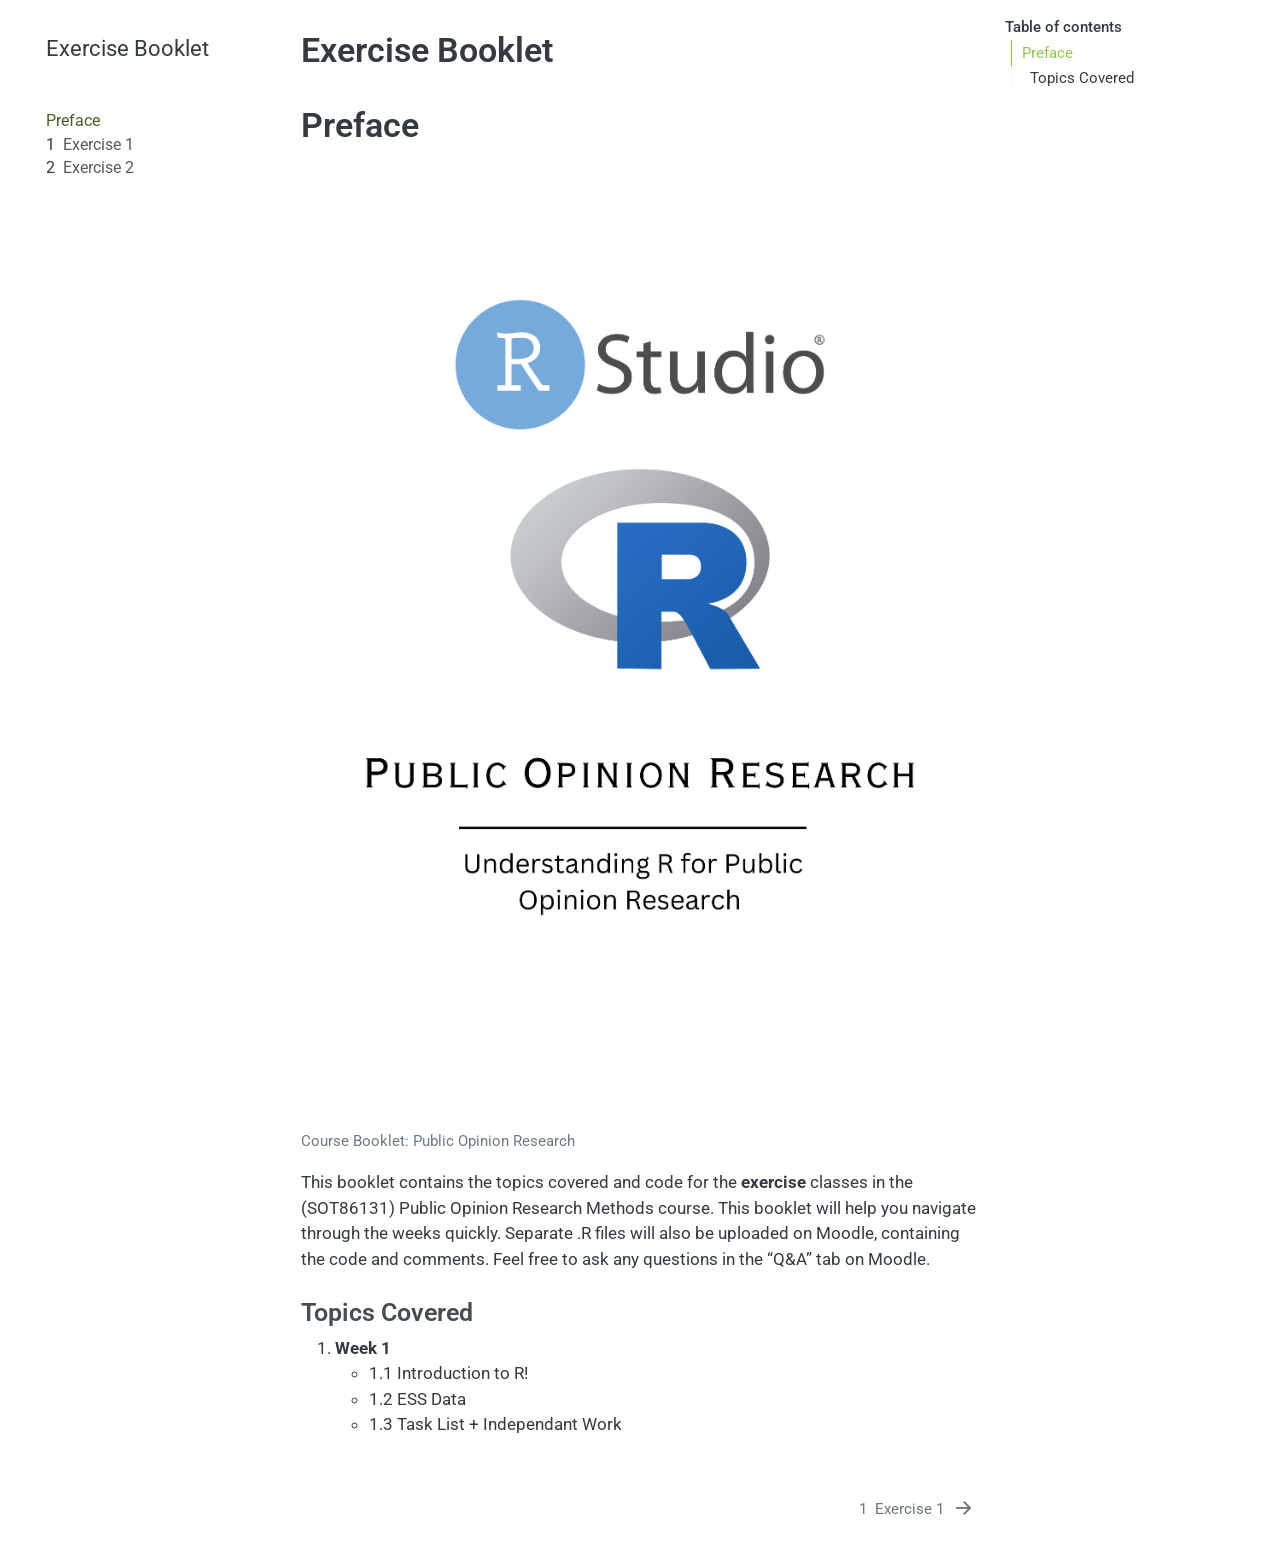
==== PublicOpinionResearch_Exercises/_book/index.html @ 237c7f43 "Adding the POR exercises on Github" ====
<!DOCTYPE html>
<html xmlns="http://www.w3.org/1999/xhtml" lang="en" xml:lang="en"><head>

<meta charset="utf-8">
<meta name="generator" content="quarto-1.8.27">

<meta name="viewport" content="width=device-width, initial-scale=1.0, user-scalable=yes">


<title>Exercise Booklet</title>
<style>
code{white-space: pre-wrap;}
span.smallcaps{font-variant: small-caps;}
div.columns{display: flex; gap: min(4vw, 1.5em);}
div.column{flex: auto; overflow-x: auto;}
div.hanging-indent{margin-left: 1.5em; text-indent: -1.5em;}
ul.task-list{list-style: none;}
ul.task-list li input[type="checkbox"] {
  width: 0.8em;
  margin: 0 0.8em 0.2em -1em; /* quarto-specific, see https://github.com/quarto-dev/quarto-cli/issues/4556 */ 
  vertical-align: middle;
}
</style>


<script src="site_libs/quarto-nav/quarto-nav.js"></script>
<script src="site_libs/quarto-nav/headroom.min.js"></script>
<script src="site_libs/clipboard/clipboard.min.js"></script>
<script src="site_libs/quarto-search/autocomplete.umd.js"></script>
<script src="site_libs/quarto-search/fuse.min.js"></script>
<script src="site_libs/quarto-search/quarto-search.js"></script>
<meta name="quarto:offset" content="./">
<link href="./intro.html" rel="next">
<script src="site_libs/quarto-html/quarto.js" type="module"></script>
<script src="site_libs/quarto-html/tabsets/tabsets.js" type="module"></script>
<script src="site_libs/quarto-html/axe/axe-check.js" type="module"></script>
<script src="site_libs/quarto-html/popper.min.js"></script>
<script src="site_libs/quarto-html/tippy.umd.min.js"></script>
<script src="site_libs/quarto-html/anchor.min.js"></script>
<link href="site_libs/quarto-html/tippy.css" rel="stylesheet">
<link href="site_libs/quarto-html/quarto-syntax-highlighting-ed96de9b727972fe78a7b5d16c58bf87.css" rel="stylesheet" id="quarto-text-highlighting-styles">
<script src="site_libs/bootstrap/bootstrap.min.js"></script>
<link href="site_libs/bootstrap/bootstrap-icons.css" rel="stylesheet">
<link href="site_libs/bootstrap/bootstrap-9b9870c306d8f636f4d8c21b0f16d0d3.min.css" rel="stylesheet" append-hash="true" id="quarto-bootstrap" data-mode="light">
<script id="quarto-search-options" type="application/json">{
  "location": "sidebar",
  "copy-button": false,
  "collapse-after": 3,
  "panel-placement": "start",
  "type": "textbox",
  "limit": 50,
  "keyboard-shortcut": [
    "f",
    "/",
    "s"
  ],
  "show-item-context": false,
  "language": {
    "search-no-results-text": "No results",
    "search-matching-documents-text": "matching documents",
    "search-copy-link-title": "Copy link to search",
    "search-hide-matches-text": "Hide additional matches",
    "search-more-match-text": "more match in this document",
    "search-more-matches-text": "more matches in this document",
    "search-clear-button-title": "Clear",
    "search-text-placeholder": "",
    "search-detached-cancel-button-title": "Cancel",
    "search-submit-button-title": "Submit",
    "search-label": "Search"
  }
}</script>


</head>

<body class="nav-sidebar floating quarto-light">

<div id="quarto-search-results"></div>
  <header id="quarto-header" class="headroom fixed-top">
  <nav class="quarto-secondary-nav">
    <div class="container-fluid d-flex">
      <button type="button" class="quarto-btn-toggle btn" data-bs-toggle="collapse" role="button" data-bs-target=".quarto-sidebar-collapse-item" aria-controls="quarto-sidebar" aria-expanded="false" aria-label="Toggle sidebar navigation" onclick="if (window.quartoToggleHeadroom) { window.quartoToggleHeadroom(); }">
        <i class="bi bi-layout-text-sidebar-reverse"></i>
      </button>
        <nav class="quarto-page-breadcrumbs" aria-label="breadcrumb"><ol class="breadcrumb"><li class="breadcrumb-item"><a href="./index.html">Preface</a></li></ol></nav>
        <a class="flex-grow-1" role="navigation" data-bs-toggle="collapse" data-bs-target=".quarto-sidebar-collapse-item" aria-controls="quarto-sidebar" aria-expanded="false" aria-label="Toggle sidebar navigation" onclick="if (window.quartoToggleHeadroom) { window.quartoToggleHeadroom(); }">      
        </a>
      <button type="button" class="btn quarto-search-button" aria-label="Search" onclick="window.quartoOpenSearch();">
        <i class="bi bi-search"></i>
      </button>
    </div>
  </nav>
</header>
<!-- content -->
<div id="quarto-content" class="quarto-container page-columns page-rows-contents page-layout-article">
<!-- sidebar -->
  <nav id="quarto-sidebar" class="sidebar collapse collapse-horizontal quarto-sidebar-collapse-item sidebar-navigation floating overflow-auto">
    <div class="pt-lg-2 mt-2 text-left sidebar-header">
    <div class="sidebar-title mb-0 py-0">
      <a href="./">Exercise Booklet</a> 
    </div>
      </div>
        <div class="mt-2 flex-shrink-0 align-items-center">
        <div class="sidebar-search">
        <div id="quarto-search" class="" title="Search"></div>
        </div>
        </div>
    <div class="sidebar-menu-container"> 
    <ul class="list-unstyled mt-1">
        <li class="sidebar-item">
  <div class="sidebar-item-container"> 
  <a href="./index.html" class="sidebar-item-text sidebar-link active">
 <span class="menu-text">Preface</span></a>
  </div>
</li>
        <li class="sidebar-item">
  <div class="sidebar-item-container"> 
  <a href="./intro.html" class="sidebar-item-text sidebar-link">
 <span class="menu-text"><span class="chapter-number">1</span>&nbsp; <span class="chapter-title">Exercise 1</span></span></a>
  </div>
</li>
        <li class="sidebar-item">
  <div class="sidebar-item-container"> 
  <a href="./Exercise_2.html" class="sidebar-item-text sidebar-link">
 <span class="menu-text"><span class="chapter-number">2</span>&nbsp; <span class="chapter-title">Exercise 2</span></span></a>
  </div>
</li>
    </ul>
    </div>
</nav>
<div id="quarto-sidebar-glass" class="quarto-sidebar-collapse-item" data-bs-toggle="collapse" data-bs-target=".quarto-sidebar-collapse-item"></div>
<!-- margin-sidebar -->
    <div id="quarto-margin-sidebar" class="sidebar margin-sidebar">
        <nav id="TOC" role="doc-toc" class="toc-active">
    <h2 id="toc-title">Table of contents</h2>
   
  <ul>
  <li><a href="#preface" id="toc-preface" class="nav-link active" data-scroll-target="#preface">Preface</a>
  <ul class="collapse">
  <li><a href="#topics-covered" id="toc-topics-covered" class="nav-link" data-scroll-target="#topics-covered">Topics Covered</a></li>
  </ul></li>
  </ul>
</nav>
    </div>
<!-- main -->
<main class="content" id="quarto-document-content">

<header id="title-block-header" class="quarto-title-block default">
<div class="quarto-title">
<h1 class="title">Exercise Booklet</h1>
</div>



<div class="quarto-title-meta">

    
  
    
  </div>
  


</header>


<section id="preface" class="level1 unnumbered">
<h1 class="unnumbered">Preface</h1>
<div class="quarto-figure quarto-figure-center">
<figure class="figure">
<p><img src="cover_image.png.png" class="img-fluid figure-img"></p>
<figcaption>Course Booklet: Public Opinion Research</figcaption>
</figure>
</div>
<p>This booklet contains the topics covered and code for the <strong>exercise</strong> classes in the (SOT86131) Public Opinion Research Methods course. This booklet will help you navigate through the weeks quickly. Separate .R files will also be uploaded on Moodle, containing the code and comments. Feel free to ask any questions in the “Q&amp;A” tab on Moodle.</p>
<section id="topics-covered" class="level3">
<h3 class="anchored" data-anchor-id="topics-covered">Topics Covered</h3>
<ol type="1">
<li><strong>Week 1</strong>
<ul>
<li>1.1 Introduction to R!</li>
<li>1.2 ESS Data</li>
<li>1.3 Task List + Independant Work</li>
</ul></li>
</ol>


</section>
</section>

</main> <!-- /main -->
<script id="quarto-html-after-body" type="application/javascript">
  window.document.addEventListener("DOMContentLoaded", function (event) {
    const icon = "";
    const anchorJS = new window.AnchorJS();
    anchorJS.options = {
      placement: 'right',
      icon: icon
    };
    anchorJS.add('.anchored');
    const isCodeAnnotation = (el) => {
      for (const clz of el.classList) {
        if (clz.startsWith('code-annotation-')) {                     
          return true;
        }
      }
      return false;
    }
    const onCopySuccess = function(e) {
      // button target
      const button = e.trigger;
      // don't keep focus
      button.blur();
      // flash "checked"
      button.classList.add('code-copy-button-checked');
      var currentTitle = button.getAttribute("title");
      button.setAttribute("title", "Copied!");
      let tooltip;
      if (window.bootstrap) {
        button.setAttribute("data-bs-toggle", "tooltip");
        button.setAttribute("data-bs-placement", "left");
        button.setAttribute("data-bs-title", "Copied!");
        tooltip = new bootstrap.Tooltip(button, 
          { trigger: "manual", 
            customClass: "code-copy-button-tooltip",
            offset: [0, -8]});
        tooltip.show();    
      }
      setTimeout(function() {
        if (tooltip) {
          tooltip.hide();
          button.removeAttribute("data-bs-title");
          button.removeAttribute("data-bs-toggle");
          button.removeAttribute("data-bs-placement");
        }
        button.setAttribute("title", currentTitle);
        button.classList.remove('code-copy-button-checked');
      }, 1000);
      // clear code selection
      e.clearSelection();
    }
    const getTextToCopy = function(trigger) {
      const outerScaffold = trigger.parentElement.cloneNode(true);
      const codeEl = outerScaffold.querySelector('code');
      for (const childEl of codeEl.children) {
        if (isCodeAnnotation(childEl)) {
          childEl.remove();
        }
      }
      return codeEl.innerText;
    }
    const clipboard = new window.ClipboardJS('.code-copy-button:not([data-in-quarto-modal])', {
      text: getTextToCopy
    });
    clipboard.on('success', onCopySuccess);
    if (window.document.getElementById('quarto-embedded-source-code-modal')) {
      const clipboardModal = new window.ClipboardJS('.code-copy-button[data-in-quarto-modal]', {
        text: getTextToCopy,
        container: window.document.getElementById('quarto-embedded-source-code-modal')
      });
      clipboardModal.on('success', onCopySuccess);
    }
      var localhostRegex = new RegExp(/^(?:http|https):\/\/localhost\:?[0-9]*\//);
      var mailtoRegex = new RegExp(/^mailto:/);
        var filterRegex = new RegExp('/' + window.location.host + '/');
      var isInternal = (href) => {
          return filterRegex.test(href) || localhostRegex.test(href) || mailtoRegex.test(href);
      }
      // Inspect non-navigation links and adorn them if external
     var links = window.document.querySelectorAll('a[href]:not(.nav-link):not(.navbar-brand):not(.toc-action):not(.sidebar-link):not(.sidebar-item-toggle):not(.pagination-link):not(.no-external):not([aria-hidden]):not(.dropdown-item):not(.quarto-navigation-tool):not(.about-link)');
      for (var i=0; i<links.length; i++) {
        const link = links[i];
        if (!isInternal(link.href)) {
          // undo the damage that might have been done by quarto-nav.js in the case of
          // links that we want to consider external
          if (link.dataset.originalHref !== undefined) {
            link.href = link.dataset.originalHref;
          }
        }
      }
    function tippyHover(el, contentFn, onTriggerFn, onUntriggerFn) {
      const config = {
        allowHTML: true,
        maxWidth: 500,
        delay: 100,
        arrow: false,
        appendTo: function(el) {
            return el.parentElement;
        },
        interactive: true,
        interactiveBorder: 10,
        theme: 'quarto',
        placement: 'bottom-start',
      };
      if (contentFn) {
        config.content = contentFn;
      }
      if (onTriggerFn) {
        config.onTrigger = onTriggerFn;
      }
      if (onUntriggerFn) {
        config.onUntrigger = onUntriggerFn;
      }
      window.tippy(el, config); 
    }
    const noterefs = window.document.querySelectorAll('a[role="doc-noteref"]');
    for (var i=0; i<noterefs.length; i++) {
      const ref = noterefs[i];
      tippyHover(ref, function() {
        // use id or data attribute instead here
        let href = ref.getAttribute('data-footnote-href') || ref.getAttribute('href');
        try { href = new URL(href).hash; } catch {}
        const id = href.replace(/^#\/?/, "");
        const note = window.document.getElementById(id);
        if (note) {
          return note.innerHTML;
        } else {
          return "";
        }
      });
    }
    const xrefs = window.document.querySelectorAll('a.quarto-xref');
    const processXRef = (id, note) => {
      // Strip column container classes
      const stripColumnClz = (el) => {
        el.classList.remove("page-full", "page-columns");
        if (el.children) {
          for (const child of el.children) {
            stripColumnClz(child);
          }
        }
      }
      stripColumnClz(note)
      if (id === null || id.startsWith('sec-')) {
        // Special case sections, only their first couple elements
        const container = document.createElement("div");
        if (note.children && note.children.length > 2) {
          container.appendChild(note.children[0].cloneNode(true));
          for (let i = 1; i < note.children.length; i++) {
            const child = note.children[i];
            if (child.tagName === "P" && child.innerText === "") {
              continue;
            } else {
              container.appendChild(child.cloneNode(true));
              break;
            }
          }
          if (window.Quarto?.typesetMath) {
            window.Quarto.typesetMath(container);
          }
          return container.innerHTML
        } else {
          if (window.Quarto?.typesetMath) {
            window.Quarto.typesetMath(note);
          }
          return note.innerHTML;
        }
      } else {
        // Remove any anchor links if they are present
        const anchorLink = note.querySelector('a.anchorjs-link');
        if (anchorLink) {
          anchorLink.remove();
        }
        if (window.Quarto?.typesetMath) {
          window.Quarto.typesetMath(note);
        }
        if (note.classList.contains("callout")) {
          return note.outerHTML;
        } else {
          return note.innerHTML;
        }
      }
    }
    for (var i=0; i<xrefs.length; i++) {
      const xref = xrefs[i];
      tippyHover(xref, undefined, function(instance) {
        instance.disable();
        let url = xref.getAttribute('href');
        let hash = undefined; 
        if (url.startsWith('#')) {
          hash = url;
        } else {
          try { hash = new URL(url).hash; } catch {}
        }
        if (hash) {
          const id = hash.replace(/^#\/?/, "");
          const note = window.document.getElementById(id);
          if (note !== null) {
            try {
              const html = processXRef(id, note.cloneNode(true));
              instance.setContent(html);
            } finally {
              instance.enable();
              instance.show();
            }
          } else {
            // See if we can fetch this
            fetch(url.split('#')[0])
            .then(res => res.text())
            .then(html => {
              const parser = new DOMParser();
              const htmlDoc = parser.parseFromString(html, "text/html");
              const note = htmlDoc.getElementById(id);
              if (note !== null) {
                const html = processXRef(id, note);
                instance.setContent(html);
              } 
            }).finally(() => {
              instance.enable();
              instance.show();
            });
          }
        } else {
          // See if we can fetch a full url (with no hash to target)
          // This is a special case and we should probably do some content thinning / targeting
          fetch(url)
          .then(res => res.text())
          .then(html => {
            const parser = new DOMParser();
            const htmlDoc = parser.parseFromString(html, "text/html");
            const note = htmlDoc.querySelector('main.content');
            if (note !== null) {
              // This should only happen for chapter cross references
              // (since there is no id in the URL)
              // remove the first header
              if (note.children.length > 0 && note.children[0].tagName === "HEADER") {
                note.children[0].remove();
              }
              const html = processXRef(null, note);
              instance.setContent(html);
            } 
          }).finally(() => {
            instance.enable();
            instance.show();
          });
        }
      }, function(instance) {
      });
    }
        let selectedAnnoteEl;
        const selectorForAnnotation = ( cell, annotation) => {
          let cellAttr = 'data-code-cell="' + cell + '"';
          let lineAttr = 'data-code-annotation="' +  annotation + '"';
          const selector = 'span[' + cellAttr + '][' + lineAttr + ']';
          return selector;
        }
        const selectCodeLines = (annoteEl) => {
          const doc = window.document;
          const targetCell = annoteEl.getAttribute("data-target-cell");
          const targetAnnotation = annoteEl.getAttribute("data-target-annotation");
          const annoteSpan = window.document.querySelector(selectorForAnnotation(targetCell, targetAnnotation));
          const lines = annoteSpan.getAttribute("data-code-lines").split(",");
          const lineIds = lines.map((line) => {
            return targetCell + "-" + line;
          })
          let top = null;
          let height = null;
          let parent = null;
          if (lineIds.length > 0) {
              //compute the position of the single el (top and bottom and make a div)
              const el = window.document.getElementById(lineIds[0]);
              top = el.offsetTop;
              height = el.offsetHeight;
              parent = el.parentElement.parentElement;
            if (lineIds.length > 1) {
              const lastEl = window.document.getElementById(lineIds[lineIds.length - 1]);
              const bottom = lastEl.offsetTop + lastEl.offsetHeight;
              height = bottom - top;
            }
            if (top !== null && height !== null && parent !== null) {
              // cook up a div (if necessary) and position it 
              let div = window.document.getElementById("code-annotation-line-highlight");
              if (div === null) {
                div = window.document.createElement("div");
                div.setAttribute("id", "code-annotation-line-highlight");
                div.style.position = 'absolute';
                parent.appendChild(div);
              }
              div.style.top = top - 2 + "px";
              div.style.height = height + 4 + "px";
              div.style.left = 0;
              let gutterDiv = window.document.getElementById("code-annotation-line-highlight-gutter");
              if (gutterDiv === null) {
                gutterDiv = window.document.createElement("div");
                gutterDiv.setAttribute("id", "code-annotation-line-highlight-gutter");
                gutterDiv.style.position = 'absolute';
                const codeCell = window.document.getElementById(targetCell);
                const gutter = codeCell.querySelector('.code-annotation-gutter');
                gutter.appendChild(gutterDiv);
              }
              gutterDiv.style.top = top - 2 + "px";
              gutterDiv.style.height = height + 4 + "px";
            }
            selectedAnnoteEl = annoteEl;
          }
        };
        const unselectCodeLines = () => {
          const elementsIds = ["code-annotation-line-highlight", "code-annotation-line-highlight-gutter"];
          elementsIds.forEach((elId) => {
            const div = window.document.getElementById(elId);
            if (div) {
              div.remove();
            }
          });
          selectedAnnoteEl = undefined;
        };
          // Handle positioning of the toggle
      window.addEventListener(
        "resize",
        throttle(() => {
          elRect = undefined;
          if (selectedAnnoteEl) {
            selectCodeLines(selectedAnnoteEl);
          }
        }, 10)
      );
      function throttle(fn, ms) {
      let throttle = false;
      let timer;
        return (...args) => {
          if(!throttle) { // first call gets through
              fn.apply(this, args);
              throttle = true;
          } else { // all the others get throttled
              if(timer) clearTimeout(timer); // cancel #2
              timer = setTimeout(() => {
                fn.apply(this, args);
                timer = throttle = false;
              }, ms);
          }
        };
      }
        // Attach click handler to the DT
        const annoteDls = window.document.querySelectorAll('dt[data-target-cell]');
        for (const annoteDlNode of annoteDls) {
          annoteDlNode.addEventListener('click', (event) => {
            const clickedEl = event.target;
            if (clickedEl !== selectedAnnoteEl) {
              unselectCodeLines();
              const activeEl = window.document.querySelector('dt[data-target-cell].code-annotation-active');
              if (activeEl) {
                activeEl.classList.remove('code-annotation-active');
              }
              selectCodeLines(clickedEl);
              clickedEl.classList.add('code-annotation-active');
            } else {
              // Unselect the line
              unselectCodeLines();
              clickedEl.classList.remove('code-annotation-active');
            }
          });
        }
    const findCites = (el) => {
      const parentEl = el.parentElement;
      if (parentEl) {
        const cites = parentEl.dataset.cites;
        if (cites) {
          return {
            el,
            cites: cites.split(' ')
          };
        } else {
          return findCites(el.parentElement)
        }
      } else {
        return undefined;
      }
    };
    var bibliorefs = window.document.querySelectorAll('a[role="doc-biblioref"]');
    for (var i=0; i<bibliorefs.length; i++) {
      const ref = bibliorefs[i];
      const citeInfo = findCites(ref);
      if (citeInfo) {
        tippyHover(citeInfo.el, function() {
          var popup = window.document.createElement('div');
          citeInfo.cites.forEach(function(cite) {
            var citeDiv = window.document.createElement('div');
            citeDiv.classList.add('hanging-indent');
            citeDiv.classList.add('csl-entry');
            var biblioDiv = window.document.getElementById('ref-' + cite);
            if (biblioDiv) {
              citeDiv.innerHTML = biblioDiv.innerHTML;
            }
            popup.appendChild(citeDiv);
          });
          return popup.innerHTML;
        });
      }
    }
  });
  </script>
<nav class="page-navigation">
  <div class="nav-page nav-page-previous">
  </div>
  <div class="nav-page nav-page-next">
      <a href="./intro.html" class="pagination-link" aria-label="Exercise 1">
        <span class="nav-page-text"><span class="chapter-number">1</span>&nbsp; <span class="chapter-title">Exercise 1</span></span> <i class="bi bi-arrow-right-short"></i>
      </a>
  </div>
</nav>
</div> <!-- /content -->




</body></html>
---- PublicOpinionResearch_Exercises/_book/site_libs/quarto-html/tippy.css ----
.tippy-box[data-animation=fade][data-state=hidden]{opacity:0}[data-tippy-root]{max-width:calc(100vw - 10px)}.tippy-box{position:relative;background-color:#333;color:#fff;border-radius:4px;font-size:14px;line-height:1.4;white-space:normal;outline:0;transition-property:transform,visibility,opacity}.tippy-box[data-placement^=top]>.tippy-arrow{bottom:0}.tippy-box[data-placement^=top]>.tippy-arrow:before{bottom:-7px;left:0;border-width:8px 8px 0;border-top-color:initial;transform-origin:center top}.tippy-box[data-placement^=bottom]>.tippy-arrow{top:0}.tippy-box[data-placement^=bottom]>.tippy-arrow:before{top:-7px;left:0;border-width:0 8px 8px;border-bottom-color:initial;transform-origin:center bottom}.tippy-box[data-placement^=left]>.tippy-arrow{right:0}.tippy-box[data-placement^=left]>.tippy-arrow:before{border-width:8px 0 8px 8px;border-left-color:initial;right:-7px;transform-origin:center left}.tippy-box[data-placement^=right]>.tippy-arrow{left:0}.tippy-box[data-placement^=right]>.tippy-arrow:before{left:-7px;border-width:8px 8px 8px 0;border-right-color:initial;transform-origin:center right}.tippy-box[data-inertia][data-state=visible]{transition-timing-function:cubic-bezier(.54,1.5,.38,1.11)}.tippy-arrow{width:16px;height:16px;color:#333}.tippy-arrow:before{content:"";position:absolute;border-color:transparent;border-style:solid}.tippy-content{position:relative;padding:5px 9px;z-index:1}
---- PublicOpinionResearch_Exercises/_book/site_libs/quarto-html/quarto-syntax-highlighting-ed96de9b727972fe78a7b5d16c58bf87.css ----
/* quarto syntax highlight colors */
:root {
  --quarto-hl-ot-color: #003B4F;
  --quarto-hl-at-color: #657422;
  --quarto-hl-ss-color: #20794D;
  --quarto-hl-an-color: #5E5E5E;
  --quarto-hl-fu-color: #4758AB;
  --quarto-hl-st-color: #20794D;
  --quarto-hl-cf-color: #003B4F;
  --quarto-hl-op-color: #5E5E5E;
  --quarto-hl-er-color: #AD0000;
  --quarto-hl-bn-color: #AD0000;
  --quarto-hl-al-color: #AD0000;
  --quarto-hl-va-color: #111111;
  --quarto-hl-bu-color: inherit;
  --quarto-hl-ex-color: inherit;
  --quarto-hl-pp-color: #AD0000;
  --quarto-hl-in-color: #5E5E5E;
  --quarto-hl-vs-color: #20794D;
  --quarto-hl-wa-color: #5E5E5E;
  --quarto-hl-do-color: #5E5E5E;
  --quarto-hl-im-color: #00769E;
  --quarto-hl-ch-color: #20794D;
  --quarto-hl-dt-color: #AD0000;
  --quarto-hl-fl-color: #AD0000;
  --quarto-hl-co-color: #5E5E5E;
  --quarto-hl-cv-color: #5E5E5E;
  --quarto-hl-cn-color: #8f5902;
  --quarto-hl-sc-color: #5E5E5E;
  --quarto-hl-dv-color: #AD0000;
  --quarto-hl-kw-color: #003B4F;
}

/* other quarto variables */
:root {
  --quarto-font-monospace: SFMono-Regular, Menlo, Monaco, Consolas, "Liberation Mono", "Courier New", monospace;
}

/* syntax highlight based on Pandoc's rules */
pre > code.sourceCode > span {
  color: #003B4F;
}

code.sourceCode > span {
  color: #003B4F;
}

div.sourceCode,
div.sourceCode pre.sourceCode {
  color: #003B4F;
}

/* Normal */
code span {
  color: #003B4F;
}

/* Alert */
code span.al {
  color: #AD0000;
  font-style: inherit;
}

/* Annotation */
code span.an {
  color: #5E5E5E;
  font-style: inherit;
}

/* Attribute */
code span.at {
  color: #657422;
  font-style: inherit;
}

/* BaseN */
code span.bn {
  color: #AD0000;
  font-style: inherit;
}

/* BuiltIn */
code span.bu {
  font-style: inherit;
}

/* ControlFlow */
code span.cf {
  color: #003B4F;
  font-weight: bold;
  font-style: inherit;
}

/* Char */
code span.ch {
  color: #20794D;
  font-style: inherit;
}

/* Constant */
code span.cn {
  color: #8f5902;
  font-style: inherit;
}

/* Comment */
code span.co {
  color: #5E5E5E;
  font-style: inherit;
}

/* CommentVar */
code span.cv {
  color: #5E5E5E;
  font-style: italic;
}

/* Documentation */
code span.do {
  color: #5E5E5E;
  font-style: italic;
}

/* DataType */
code span.dt {
  color: #AD0000;
  font-style: inherit;
}

/* DecVal */
code span.dv {
  color: #AD0000;
  font-style: inherit;
}

/* Error */
code span.er {
  color: #AD0000;
  font-style: inherit;
}

/* Extension */
code span.ex {
  font-style: inherit;
}

/* Float */
code span.fl {
  color: #AD0000;
  font-style: inherit;
}

/* Function */
code span.fu {
  color: #4758AB;
  font-style: inherit;
}

/* Import */
code span.im {
  color: #00769E;
  font-style: inherit;
}

/* Information */
code span.in {
  color: #5E5E5E;
  font-style: inherit;
}

/* Keyword */
code span.kw {
  color: #003B4F;
  font-weight: bold;
  font-style: inherit;
}

/* Operator */
code span.op {
  color: #5E5E5E;
  font-style: inherit;
}

/* Other */
code span.ot {
  color: #003B4F;
  font-style: inherit;
}

/* Preprocessor */
code span.pp {
  color: #AD0000;
  font-style: inherit;
}

/* SpecialChar */
code span.sc {
  color: #5E5E5E;
  font-style: inherit;
}

/* SpecialString */
code span.ss {
  color: #20794D;
  font-style: inherit;
}

/* String */
code span.st {
  color: #20794D;
  font-style: inherit;
}

/* Variable */
code span.va {
  color: #111111;
  font-style: inherit;
}

/* VerbatimString */
code span.vs {
  color: #20794D;
  font-style: inherit;
}

/* Warning */
code span.wa {
  color: #5E5E5E;
  font-style: italic;
}

.prevent-inlining {
  content: "</";
}

/*# sourceMappingURL=0920dd6d7437995b8cdf7429764427b1.css.map */
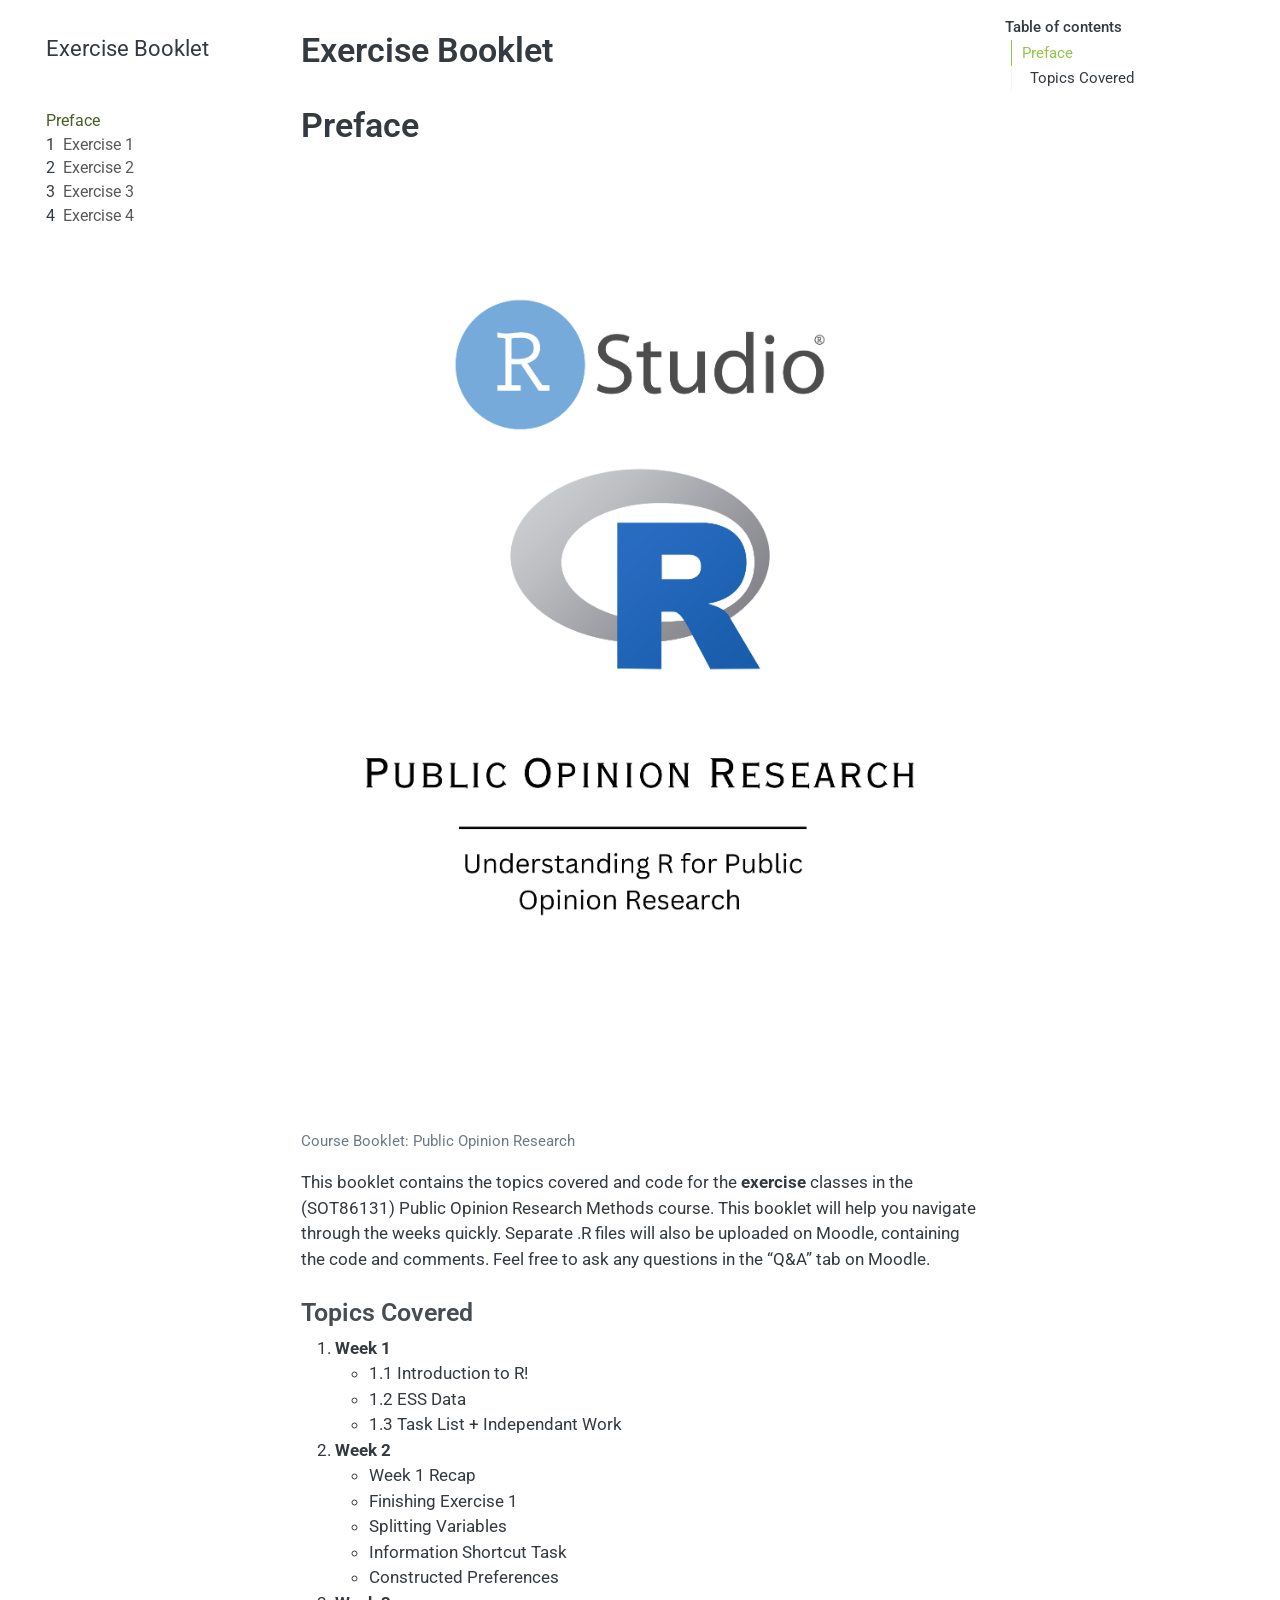
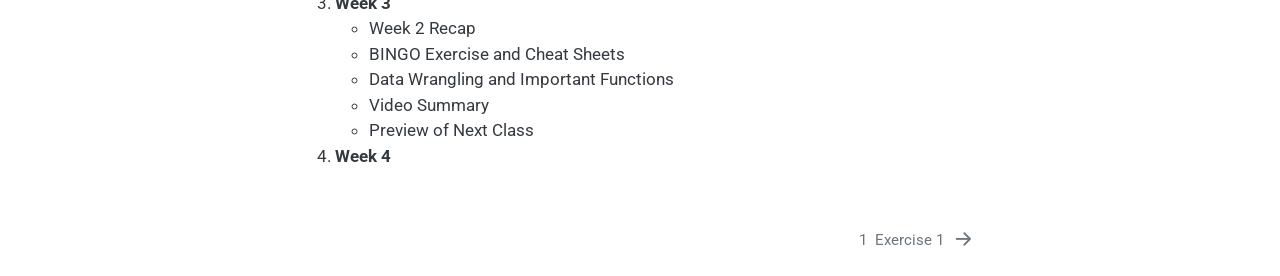
==== commit cd11fe4a: "Skeleton for W6 class on ggplot!" ====
--- a/PublicOpinionResearch_Exercises/_book/index.html
+++ b/PublicOpinionResearch_Exercises/_book/index.html
@@ -125,6 +125,18 @@
  <span class="menu-text"><span class="chapter-number">2</span>&nbsp; <span class="chapter-title">Exercise 2</span></span></a>
   </div>
 </li>
+        <li class="sidebar-item">
+  <div class="sidebar-item-container"> 
+  <a href="./Exercise_3.html" class="sidebar-item-text sidebar-link">
+ <span class="menu-text"><span class="chapter-number">3</span>&nbsp; <span class="chapter-title">Exercise 3</span></span></a>
+  </div>
+</li>
+        <li class="sidebar-item">
+  <div class="sidebar-item-container"> 
+  <a href="./Exercise_4.html" class="sidebar-item-text sidebar-link">
+ <span class="menu-text"><span class="chapter-number">4</span>&nbsp; <span class="chapter-title">Exercise 4</span></span></a>
+  </div>
+</li>
     </ul>
     </div>
 </nav>
@@ -182,6 +194,23 @@
 <li>1.2 ESS Data</li>
 <li>1.3 Task List + Independant Work</li>
 </ul></li>
+<li><strong>Week 2</strong>
+<ul>
+<li>Week 1 Recap</li>
+<li>Finishing Exercise 1</li>
+<li>Splitting Variables</li>
+<li>Information Shortcut Task</li>
+<li>Constructed Preferences</li>
+</ul></li>
+<li><strong>Week 3</strong>
+<ul>
+<li>Week 2 Recap</li>
+<li>BINGO Exercise and Cheat Sheets</li>
+<li>Data Wrangling and Important Functions</li>
+<li>Video Summary</li>
+<li>Preview of Next Class</li>
+</ul></li>
+<li><strong>Week 4</strong></li>
 </ol>
 
 
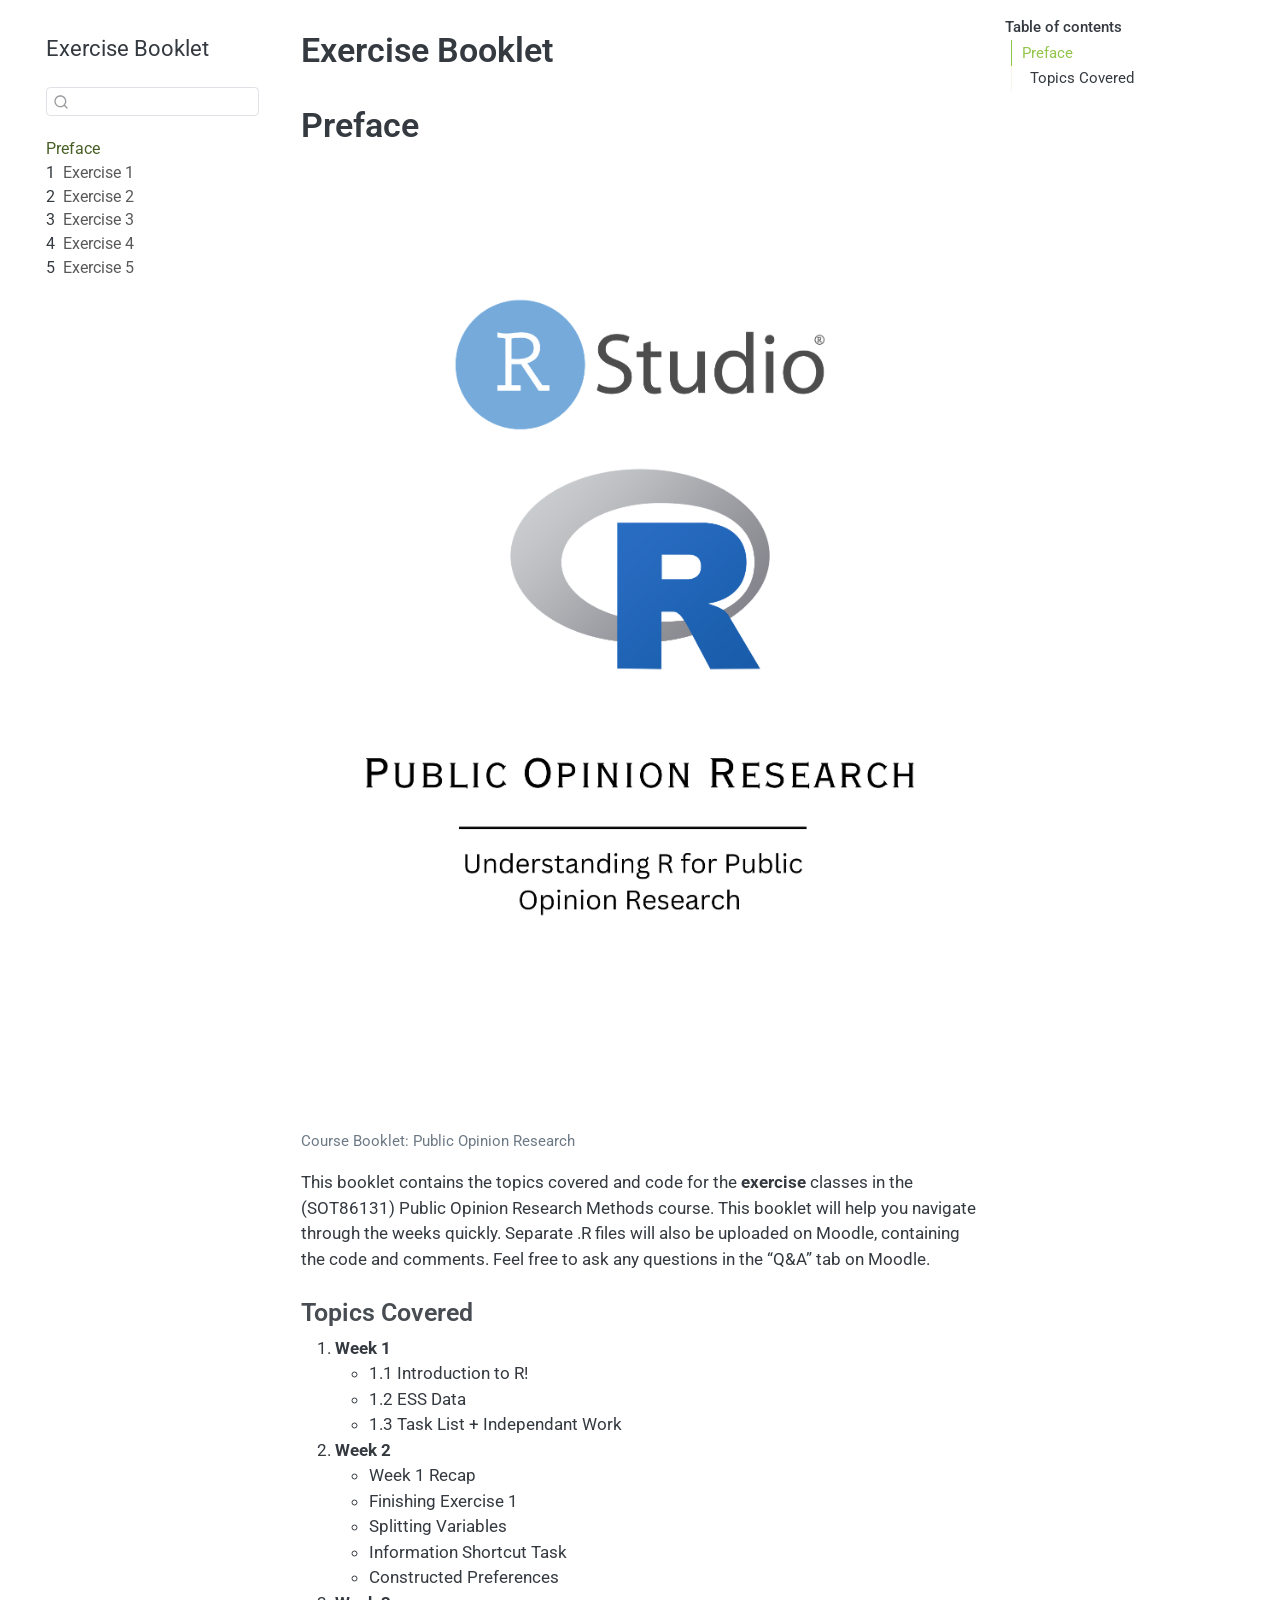
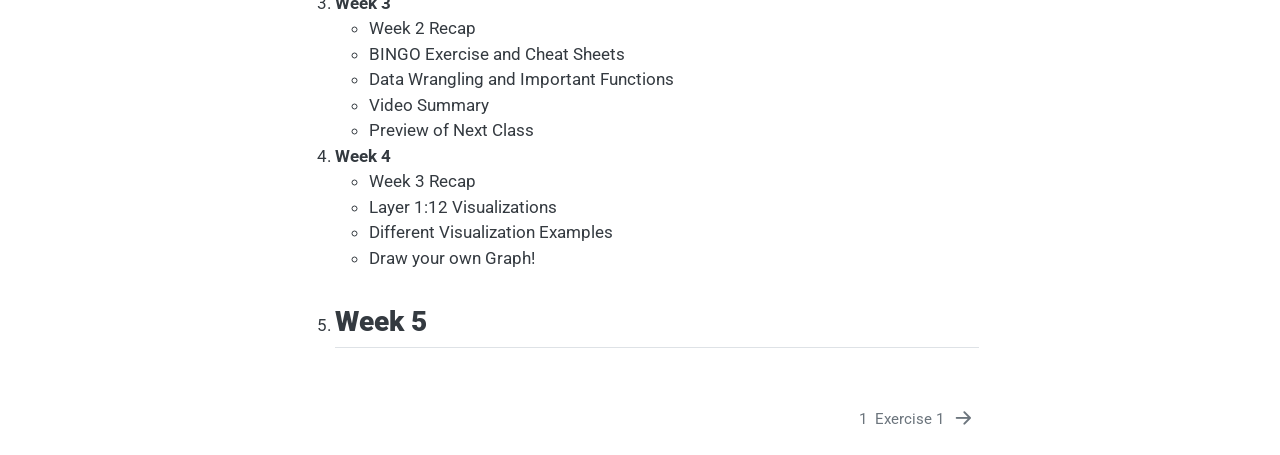
==== commit 75102eba: "Adding POR W7 Exercise notes" ====
--- a/PublicOpinionResearch_Exercises/_book/index.html
+++ b/PublicOpinionResearch_Exercises/_book/index.html
@@ -2,13 +2,16 @@
 <html xmlns="http://www.w3.org/1999/xhtml" lang="en" xml:lang="en"><head>
 
 <meta charset="utf-8">
-<meta name="generator" content="quarto-1.8.27">
+<meta name="generator" content="quarto-1.9.37">
 
 <meta name="viewport" content="width=device-width, initial-scale=1.0, user-scalable=yes">
 
 
 <title>Exercise Booklet</title>
 <style>
+/* Default styles provided by pandoc.
+** See https://pandoc.org/MANUAL.html#variables-for-html for config info.
+*/
 code{white-space: pre-wrap;}
 span.smallcaps{font-variant: small-caps;}
 div.columns{display: flex; gap: min(4vw, 1.5em);}
@@ -33,15 +36,14 @@
 <link href="./intro.html" rel="next">
 <script src="site_libs/quarto-html/quarto.js" type="module"></script>
 <script src="site_libs/quarto-html/tabsets/tabsets.js" type="module"></script>
-<script src="site_libs/quarto-html/axe/axe-check.js" type="module"></script>
 <script src="site_libs/quarto-html/popper.min.js"></script>
 <script src="site_libs/quarto-html/tippy.umd.min.js"></script>
 <script src="site_libs/quarto-html/anchor.min.js"></script>
 <link href="site_libs/quarto-html/tippy.css" rel="stylesheet">
-<link href="site_libs/quarto-html/quarto-syntax-highlighting-ed96de9b727972fe78a7b5d16c58bf87.css" rel="stylesheet" id="quarto-text-highlighting-styles">
+<link href="site_libs/quarto-html/quarto-syntax-highlighting-7f8f88aac4f3542376d5c11b86a4c14d.css" rel="stylesheet" id="quarto-text-highlighting-styles">
 <script src="site_libs/bootstrap/bootstrap.min.js"></script>
 <link href="site_libs/bootstrap/bootstrap-icons.css" rel="stylesheet">
-<link href="site_libs/bootstrap/bootstrap-9b9870c306d8f636f4d8c21b0f16d0d3.min.css" rel="stylesheet" append-hash="true" id="quarto-bootstrap" data-mode="light">
+<link href="site_libs/bootstrap/bootstrap-12dbc0c64bc7d78fb3aaa13411330519.min.css" rel="stylesheet" append-hash="true" id="quarto-bootstrap" data-mode="light">
 <script id="quarto-search-options" type="application/json">{
   "location": "sidebar",
   "copy-button": false,
@@ -137,6 +139,12 @@
  <span class="menu-text"><span class="chapter-number">4</span>&nbsp; <span class="chapter-title">Exercise 4</span></span></a>
   </div>
 </li>
+        <li class="sidebar-item">
+  <div class="sidebar-item-container"> 
+  <a href="./Exercise_5.html" class="sidebar-item-text sidebar-link">
+ <span class="menu-text"><span class="chapter-number">5</span>&nbsp; <span class="chapter-title">Exercise 5</span></span></a>
+  </div>
+</li>
     </ul>
     </div>
 </nav>
@@ -186,7 +194,7 @@
 </div>
 <p>This booklet contains the topics covered and code for the <strong>exercise</strong> classes in the (SOT86131) Public Opinion Research Methods course. This booklet will help you navigate through the weeks quickly. Separate .R files will also be uploaded on Moodle, containing the code and comments. Feel free to ask any questions in the “Q&amp;A” tab on Moodle.</p>
 <section id="topics-covered" class="level3">
-<h3 class="anchored" data-anchor-id="topics-covered">Topics Covered</h3>
+<h3 class="anchored">Topics Covered</h3>
 <ol type="1">
 <li><strong>Week 1</strong>
 <ul>
@@ -210,7 +218,14 @@
 <li>Video Summary</li>
 <li>Preview of Next Class</li>
 </ul></li>
-<li><strong>Week 4</strong></li>
+<li><strong>Week 4</strong>
+<ul>
+<li>Week 3 Recap</li>
+<li>Layer 1:12 Visualizations</li>
+<li>Different Visualization Examples</li>
+<li>Draw your own Graph!</li>
+</ul></li>
+<li><h2 id="week-5" class="anchored" data-anchor-id="topics-covered"><strong>Week 5</strong></h2></li>
 </ol>
 
 
--- a/PublicOpinionResearch_Exercises/_book/site_libs/quarto-html/quarto-syntax-highlighting-7f8f88aac4f3542376d5c11b86a4c14d.css
+++ b/PublicOpinionResearch_Exercises/_book/site_libs/quarto-html/quarto-syntax-highlighting-7f8f88aac4f3542376d5c11b86a4c14d.css
@@ -0,0 +1,236 @@
+/* quarto syntax highlight colors */
+:root {
+  --quarto-hl-ot-color: #003B4F;
+  --quarto-hl-at-color: #657422;
+  --quarto-hl-ss-color: #20794D;
+  --quarto-hl-an-color: #5E5E5E;
+  --quarto-hl-fu-color: #4758AB;
+  --quarto-hl-st-color: #20794D;
+  --quarto-hl-cf-color: #003B4F;
+  --quarto-hl-op-color: #5E5E5E;
+  --quarto-hl-er-color: #AD0000;
+  --quarto-hl-bn-color: #AD0000;
+  --quarto-hl-al-color: #AD0000;
+  --quarto-hl-va-color: #111111;
+  --quarto-hl-bu-color: inherit;
+  --quarto-hl-ex-color: inherit;
+  --quarto-hl-pp-color: #AD0000;
+  --quarto-hl-in-color: #5E5E5E;
+  --quarto-hl-vs-color: #20794D;
+  --quarto-hl-wa-color: #5E5E5E;
+  --quarto-hl-do-color: #5E5E5E;
+  --quarto-hl-im-color: #00769E;
+  --quarto-hl-ch-color: #20794D;
+  --quarto-hl-dt-color: #AD0000;
+  --quarto-hl-fl-color: #AD0000;
+  --quarto-hl-co-color: #5E5E5E;
+  --quarto-hl-cv-color: #5E5E5E;
+  --quarto-hl-cn-color: #8f5902;
+  --quarto-hl-sc-color: #5E5E5E;
+  --quarto-hl-dv-color: #AD0000;
+  --quarto-hl-kw-color: #003B4F;
+}
+
+/* other quarto variables */
+:root {
+  --quarto-font-monospace: SFMono-Regular, Menlo, Monaco, Consolas, "Liberation Mono", "Courier New", monospace;
+}
+
+/* syntax highlight based on Pandoc's rules */
+pre > code.sourceCode > span {
+  color: #003B4F;
+}
+
+code.sourceCode > span {
+  color: #003B4F;
+}
+
+div.sourceCode,
+div.sourceCode pre.sourceCode {
+  color: #003B4F;
+}
+
+/* Normal */
+code span {
+  color: #003B4F;
+}
+
+/* Alert */
+code span.al {
+  color: #AD0000;
+  font-style: inherit;
+}
+
+/* Annotation */
+code span.an {
+  color: #5E5E5E;
+  font-style: inherit;
+}
+
+/* Attribute */
+code span.at {
+  color: #657422;
+  font-style: inherit;
+}
+
+/* BaseN */
+code span.bn {
+  color: #AD0000;
+  font-style: inherit;
+}
+
+/* BuiltIn */
+code span.bu {
+  font-style: inherit;
+}
+
+/* ControlFlow */
+code span.cf {
+  color: #003B4F;
+  font-weight: bold;
+  font-style: inherit;
+}
+
+/* Char */
+code span.ch {
+  color: #20794D;
+  font-style: inherit;
+}
+
+/* Constant */
+code span.cn {
+  color: #8f5902;
+  font-style: inherit;
+}
+
+/* Comment */
+code span.co {
+  color: #5E5E5E;
+  font-style: inherit;
+}
+
+/* CommentVar */
+code span.cv {
+  color: #5E5E5E;
+  font-style: italic;
+}
+
+/* Documentation */
+code span.do {
+  color: #5E5E5E;
+  font-style: italic;
+}
+
+/* DataType */
+code span.dt {
+  color: #AD0000;
+  font-style: inherit;
+}
+
+/* DecVal */
+code span.dv {
+  color: #AD0000;
+  font-style: inherit;
+}
+
+/* Error */
+code span.er {
+  color: #AD0000;
+  font-style: inherit;
+}
+
+/* Extension */
+code span.ex {
+  font-style: inherit;
+}
+
+/* Float */
+code span.fl {
+  color: #AD0000;
+  font-style: inherit;
+}
+
+/* Function */
+code span.fu {
+  color: #4758AB;
+  font-style: inherit;
+}
+
+/* Import */
+code span.im {
+  color: #00769E;
+  font-style: inherit;
+}
+
+/* Information */
+code span.in {
+  color: #5E5E5E;
+  font-style: inherit;
+}
+
+/* Keyword */
+code span.kw {
+  color: #003B4F;
+  font-weight: bold;
+  font-style: inherit;
+}
+
+/* Operator */
+code span.op {
+  color: #5E5E5E;
+  font-style: inherit;
+}
+
+/* Other */
+code span.ot {
+  color: #003B4F;
+  font-style: inherit;
+}
+
+/* Preprocessor */
+code span.pp {
+  color: #AD0000;
+  font-style: inherit;
+}
+
+/* SpecialChar */
+code span.sc {
+  color: #5E5E5E;
+  font-style: inherit;
+}
+
+/* SpecialString */
+code span.ss {
+  color: #20794D;
+  font-style: inherit;
+}
+
+/* String */
+code span.st {
+  color: #20794D;
+  font-style: inherit;
+}
+
+/* Variable */
+code span.va {
+  color: #111111;
+  font-style: inherit;
+}
+
+/* VerbatimString */
+code span.vs {
+  color: #20794D;
+  font-style: inherit;
+}
+
+/* Warning */
+code span.wa {
+  color: #5E5E5E;
+  font-style: italic;
+}
+
+.prevent-inlining {
+  content: "</";
+}
+
+/*# sourceMappingURL=789ad8cd35626ba772517505b42a116e.css.map */
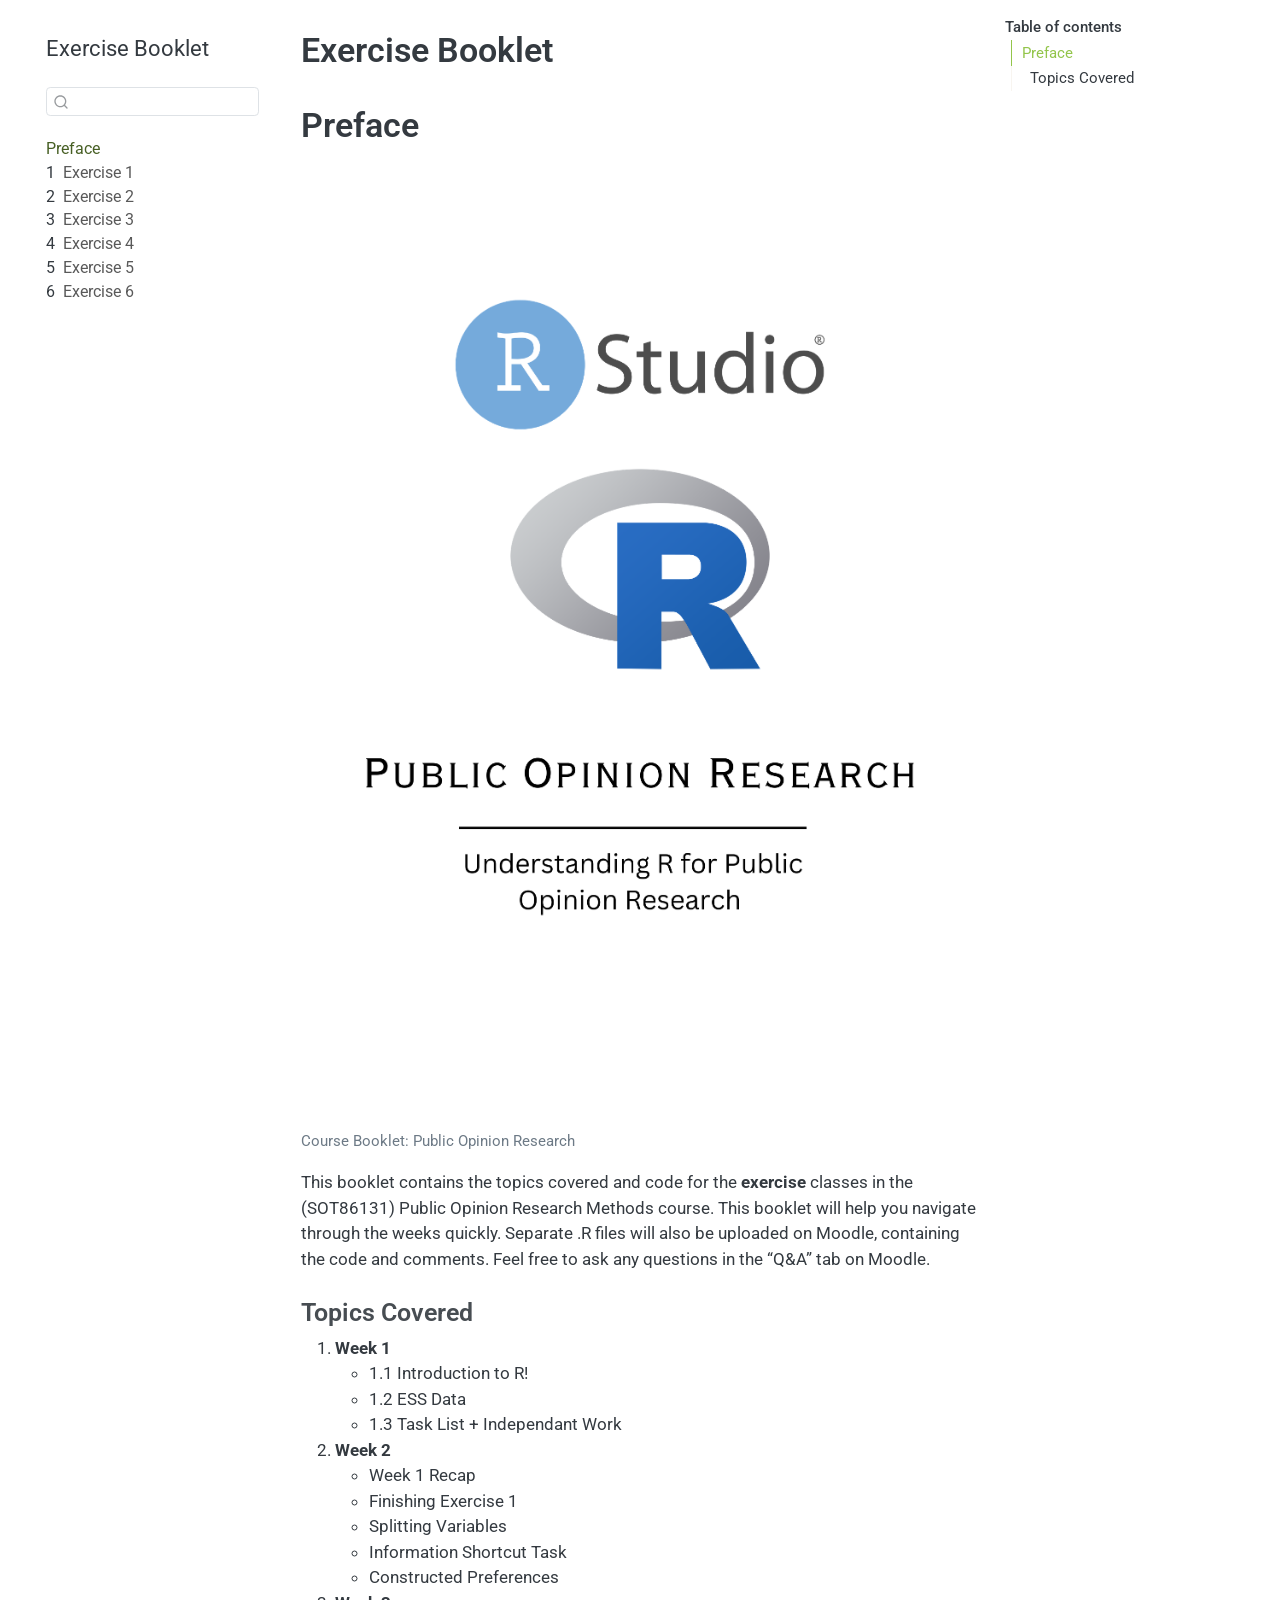
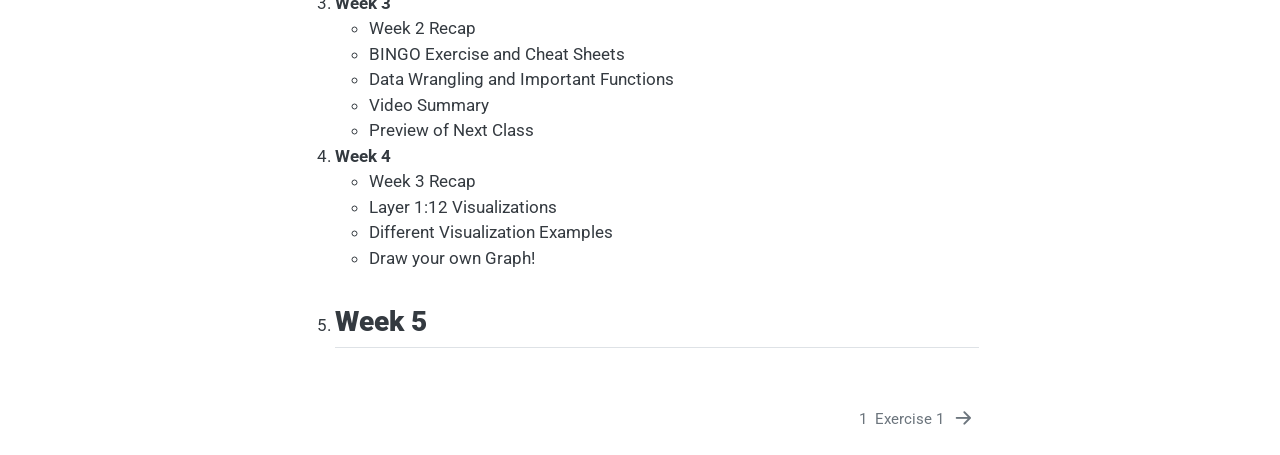
==== commit 0ecda724: "After Class Update; still need to add the final version for week 8" ====
--- a/PublicOpinionResearch_Exercises/_book/index.html
+++ b/PublicOpinionResearch_Exercises/_book/index.html
@@ -143,6 +143,12 @@
   <div class="sidebar-item-container"> 
   <a href="./Exercise_5.html" class="sidebar-item-text sidebar-link">
  <span class="menu-text"><span class="chapter-number">5</span>&nbsp; <span class="chapter-title">Exercise 5</span></span></a>
+  </div>
+</li>
+        <li class="sidebar-item">
+  <div class="sidebar-item-container"> 
+  <a href="./Exercise_6.html" class="sidebar-item-text sidebar-link">
+ <span class="menu-text"><span class="chapter-number">6</span>&nbsp; <span class="chapter-title">Exercise 6</span></span></a>
   </div>
 </li>
     </ul>
